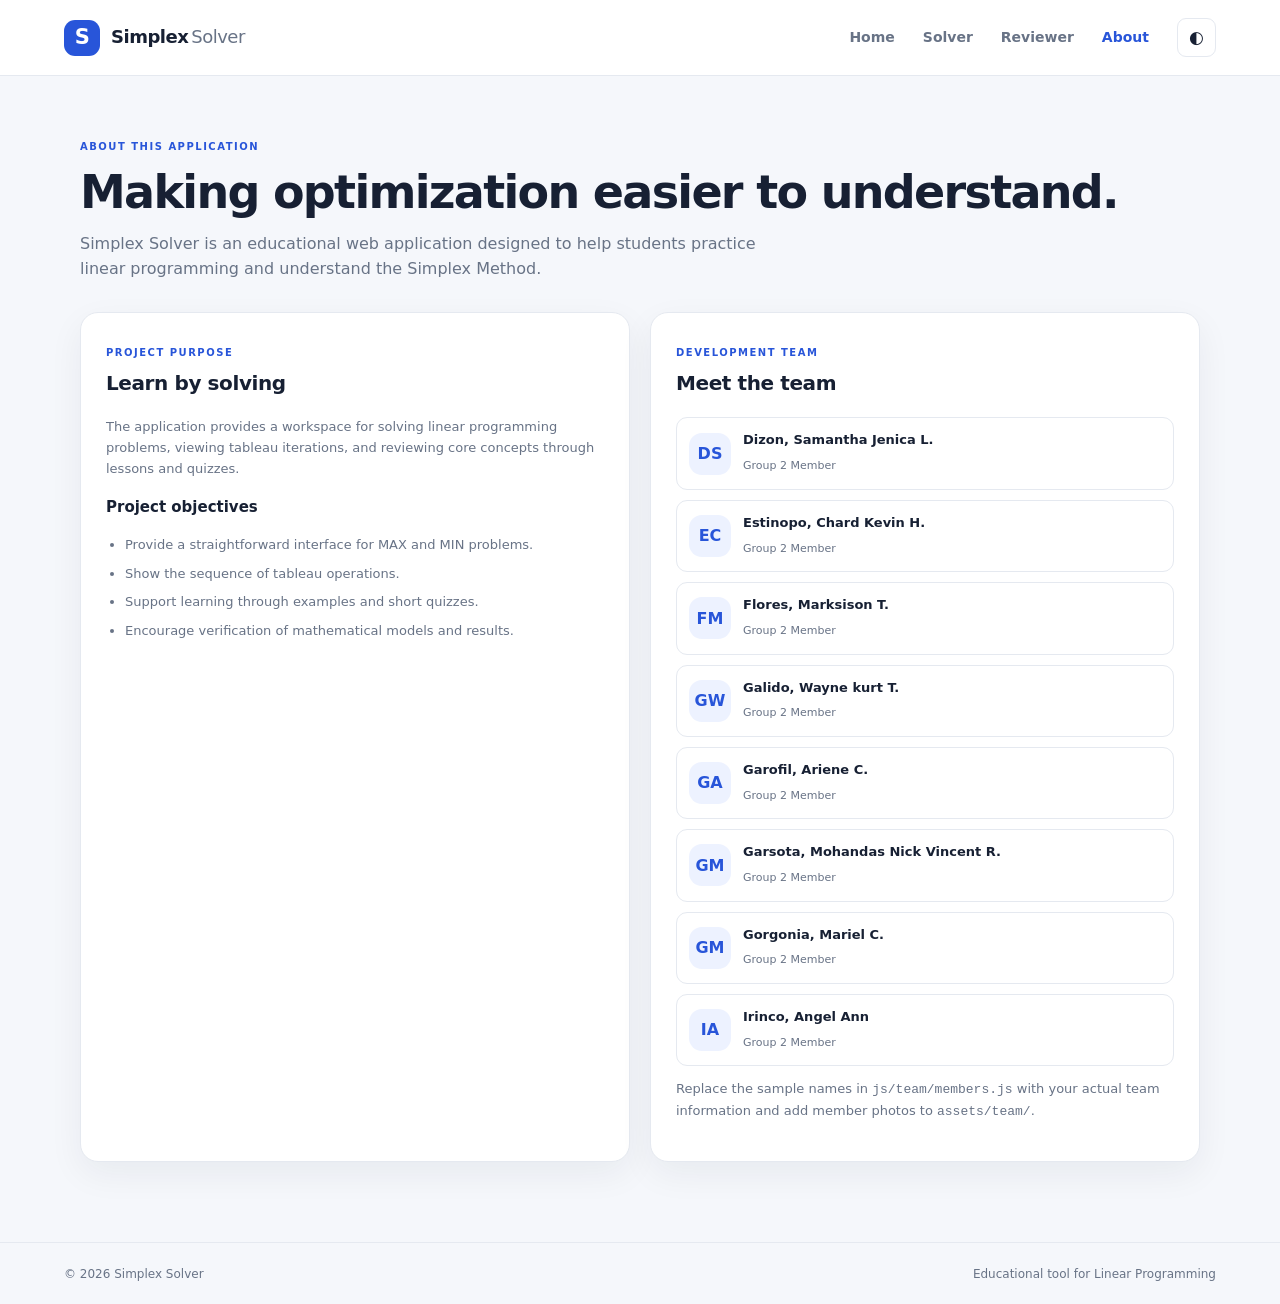
==== about.html @ 3dc0907c "Add files via upload" ====
<!DOCTYPE html>
<html lang="en">
	<head>
		<meta charset="UTF-8">
		<meta name="viewport" content="width=device-width, initial-scale=1.0">
		<title>Simplex Solver | About</title>
		<link rel="stylesheet" href="css/style.css">
		<link rel="stylesheet" href="css/about.css">
		<link rel="stylesheet" href="css/responsive.css">
		<link rel="stylesheet" href="css/dark-mode.css">
	</head>
	<body>
		<header class="site-header">
			<a class="brand" href="index.html">
				<span class="brand-mark">S</span>
				<span>Simplex<span class="brand-light">Solver</span></span>
			</a>
			<button class="menu-toggle" type="button" aria-label="Toggle menu">☰</button>
			<nav class="main-nav">
				<a href="index.html">Home</a>
				<a href="solving.html">Solver</a>
				<a href="reviewer.html">Reviewer</a>
				<a class="active" href="about.html" aria-current="page">About</a>
				<button id="themeToggle" class="theme-toggle" type="button" aria-label="Toggle dark mode">◐</button>
			</nav>
		</header>

		<main class="page-wrap">
			<div class="page-heading">
				<span class="eyebrow">ABOUT THIS APPLICATION</span>
				<h1>Making optimization easier to understand.</h1>
				<p>Simplex Solver is an educational web application designed to help students practice linear programming and understand the Simplex Method.</p>
			</div>
			<section class="about-grid">
				<article class="panel">
					<span class="step-label">PROJECT PURPOSE</span>
					<h2>Learn by solving</h2>
					<p>The application provides a workspace for solving linear programming problems, viewing tableau iterations, and reviewing core concepts through lessons and quizzes.</p>
					<h3>Project objectives</h3>
					<ul>
						<li>Provide a straightforward interface for MAX and MIN problems.</li>
						<li>Show the sequence of tableau operations.</li>
						<li>Support learning through examples and short quizzes.</li>
						<li>Encourage verification of mathematical models and results.</li>
					</ul>
				</article>
				<article class="panel team-panel">
					<span class="step-label">DEVELOPMENT TEAM</span>
					<h2>Meet the team</h2>
					<div id="teamMembers" class="team-list"></div>
					<p class="hint">Replace the sample names in <code>js/team/members.js</code> with your actual team information and add member photos to <code>assets/team/</code>.</p>
				</article>
			</section>
		</main>

		<footer class="site-footer">
			<span>© <span data-year></span> Simplex Solver</span>
			<span>Educational tool for Linear Programming</span>
		</footer>
		<script src="js/theme.js"></script>
		<script src="js/navigation.js"></script>
		<script src="js/team/members.js"></script>
		<script src="js/app.js"></script>
	</body>
</html>
---- css/style.css ----
:root {
  --bg: #f5f7fb;
  --surface: #fff;
  --text: #172033;
  --muted: #687386;
  --line: #e5e9f0;
  --blue: #2855d9;
  --blue-dark: #1d43b7;
  --blue-text: #2855d9;
  --pale: #edf2ff;
  --shadow: 0 12px 35px rgba(23, 32, 51, 0.06);
  --success-bg: #e7f8f0;
  --success-text: #16865d;
  --danger-bg: #fff0f1;
  --danger-text: #b34250;
  --info-bg: #e8f5fc;
  --info-text: #263b4a;
  --info-accent: #168fbd;
  --warning-bg: #fff8df;
  --warning-text: #403722;
  --check-bg: #fff9e8;
  --highlight-bg: #fff4bf;
  --highlight-text: #403722;
  --highlight-strong-bg: #ffe18a;
  --highlight-strong-text: #403722;
  --positive-text: #16865d;
}

* {
  box-sizing: border-box;
}

body {
  margin: 0;
  background: var(--bg);
  color: var(--text);
  color-scheme: light;
  font-family: Inter, ui-sans-serif, system-ui, -apple-system, "Segoe UI", sans-serif;
  line-height: 1.6;
}

a {
  color: inherit;
  text-decoration: none;
}

.site-header {
  height: 76px;
  background: var(--surface);
  border-bottom: 1px solid var(--line);
  display: flex;
  align-items: center;
  justify-content: space-between;
  padding: 0 max(5vw, 24px);
  position: sticky;
  top: 0;
  z-index: 10;
}

.brand {
  display: flex;
  align-items: center;
  gap: 11px;
  font-size: 18px;
  font-weight: 800;
  letter-spacing: -0.5px;
}

.brand-mark {
  display: grid;
  place-items: center;
  width: 36px;
  height: 36px;
  background: var(--blue);
  color: white;
  border-radius: 11px;
  font-size: 21px;
}

.brand-light {
  font-weight: 500;
  color: var(--muted);
  margin-left: 3px;
}

.main-nav {
  display: flex;
  align-items: center;
  gap: 28px;
  color: var(--muted);
  font-size: 14px;
  font-weight: 600;
}

.main-nav a:hover,
.main-nav a.active {
  color: var(--blue-text);
}

.theme-toggle,
.menu-toggle {
  border: 1px solid var(--line);
  background: var(--surface);
  color: var(--text);
  border-radius: 9px;
  padding: 8px 11px;
  cursor: pointer;
  font-size: 17px;
}

.menu-toggle {
  display: none;
}

.page-wrap {
  width: min(1120px, 90%);
  margin: 56px auto 80px;
}

.page-heading {
  margin-bottom: 30px;
}

.page-heading h1 {
  font-size: clamp(32px, 5vw, 46px);
  line-height: 1.13;
  letter-spacing: -1.7px;
  margin: 9px 0 12px;
}

.page-heading p {
  max-width: 690px;
  color: var(--muted);
  margin: 0;
}

.eyebrow,
.step-label {
  font-size: 10px;
  font-weight: 800;
  letter-spacing: 1.5px;
  color: var(--blue-text);
}

.panel {
  background: var(--surface);
  border: 1px solid var(--line);
  border-radius: 18px;
  padding: 25px;
  box-shadow: var(--shadow);
}

.panel h2 {
  font-size: 20px;
  letter-spacing: -0.4px;
  margin: 4px 0 18px;
}

.panel h3 {
  font-size: 15px;
}

.btn {
  display: inline-flex;
  align-items: center;
  justify-content: center;
  gap: 12px;
  padding: 12px 18px;
  border-radius: 10px;
  font-size: 13px;
  font-weight: 700;
  border: 1px solid transparent;
  cursor: pointer;
}

.btn-primary {
  background: var(--blue);
  color: #fff;
}

.btn-primary:hover {
  background: var(--blue-dark);
}

.btn-secondary {
  background: var(--surface);
  border-color: var(--line);
  color: var(--text);
}

.site-footer {
  border-top: 1px solid var(--line);
  padding: 22px 5vw;
  display: flex;
  justify-content: space-between;
  color: var(--muted);
  font-size: 12px;
}

.hint {
  font-size: 11px;
  color: var(--muted);
}

.text-button {
  border: 0;
  background: none;
  color: var(--blue-text);
  font-weight: 700;
  cursor: pointer;
}

.small-button {
  border: 1px solid var(--line);
  background: var(--surface);
  color: var(--blue-text);
  padding: 7px 10px;
  border-radius: 8px;
  font-weight: 700;
  cursor: pointer;
}
---- css/about.css ----
.about-grid {
	display: grid;
	grid-template-columns: 1fr 1fr;
	gap: 20px;
}

.about-grid p,
.about-grid li {
	color: var(--muted);
	font-size: 13px;
}

.about-grid ul {
	padding-left: 19px;
}

.about-grid li {
	margin: 8px 0;
}

.team-list {
	display: grid;
	gap: 10px;
}

.team-member {
	display: flex;
	align-items: center;
	gap: 12px;
	padding: 12px;
	border: 1px solid var(--line);
	border-radius: 11px;
}

.avatar {
	display: grid;
	width: 42px;
	height: 42px;
	place-items: center;
	border-radius: 13px;
	background: var(--pale);
	color: var(--blue-text);
	font-weight: 800;
}

.team-member strong {
	display: block;
	font-size: 13px;
}

.team-member small {
	color: var(--muted);
	font-size: 11px;
}
---- css/responsive.css ----
@media (max-width: 850px) {
	.hero {
		gap: 30px;
	}

	.solver-layout,
	.reviewer-grid,
	.about-grid {
		grid-template-columns: 1fr;
	}

	.solver-form {
		order: 0;
	}

	.results-panel {
		order: 1;
	}
}

@media (max-width: 650px) {
	.site-header {
		height: 65px;
	}

	.menu-toggle {
		display: block;
	}

	.main-nav {
		display: none;
		position: absolute;
		top: 64px;
		right: 0;
		left: 0;
		flex-direction: column;
		align-items: flex-start;
		gap: 15px;
		padding: 18px 6%;
		background: var(--surface);
		border-bottom: 1px solid var(--line);
	}

	.main-nav.open {
		display: flex;
	}

	.hero {
		grid-template-columns: 1fr;
		margin: 42px auto 60px;
	}

	.hero-visual {
		margin: 5px 12px 0 0;
	}

	.hero h1 {
		font-size: 45px;
	}

	.feature-grid {
		grid-template-columns: 1fr;
	}

	.feature-card p {
		min-height: 0;
	}

	.site-footer {
		flex-direction: column;
		gap: 8px;
	}

	.page-wrap {
		margin: 38px auto 55px;
	}

	.panel {
		padding: 19px;
	}

	.constraint-row {
		grid-template-columns: 1fr 60px 72px 28px;
		gap: 5px;
	}

	.constraint-row input,
	.constraint-row select {
		padding: 8px 5px;
		font-size: 11px;
	}
}
---- css/dark-mode.css ----
body.dark {
	--bg: #101522;
	--surface: #192233;
	--text: #edf2fb;
	--muted: #9aa8bc;
	--line: #2a374b;
	--pale: #23345e;
	--blue-text: #a9bcff;
	--shadow: 0 12px 35px rgba(0, 0, 0, 0.18);
	--success-bg: #173d32;
	--success-text: #78d8b0;
	--danger-bg: #4a252c;
	--danger-text: #ff9ca7;
	--info-bg: #1b3544;
	--info-text: #d7effa;
	--info-accent: #83d8f4;
	--warning-bg: #413722;
	--warning-text: #ffe6a3;
	--check-bg: #352f21;
	--highlight-bg: #4a4122;
	--highlight-text: #fff3bf;
	--highlight-strong-bg: #66521b;
	--highlight-strong-text: #fff3bf;
	--positive-text: #78d8b0;
	color-scheme: dark;
}

body.dark .hero-visual {
	background: linear-gradient(145deg, #1b2945, #182236);
	border-color: #304264;
}

body.dark .formula-card,
body.dark .solution-tag {
	background: #202d40;
	border-color: #35445b;
	color: #edf2fb;
}

body.dark .formula-card small {
	color: #b2c0d8;
}

body.dark .visual-top {
	color: #b2c0d8;
}

body.dark .visual-chip {
	background: #263957;
	color: #b8caff;
}

body.dark .formula-line {
	background: #3a4658;
}

body.dark .result-state.success {
	background: var(--success-bg);
	color: var(--success-text);
}

body.dark .result-state.error {
	background: var(--danger-bg);
	color: var(--danger-text);
}
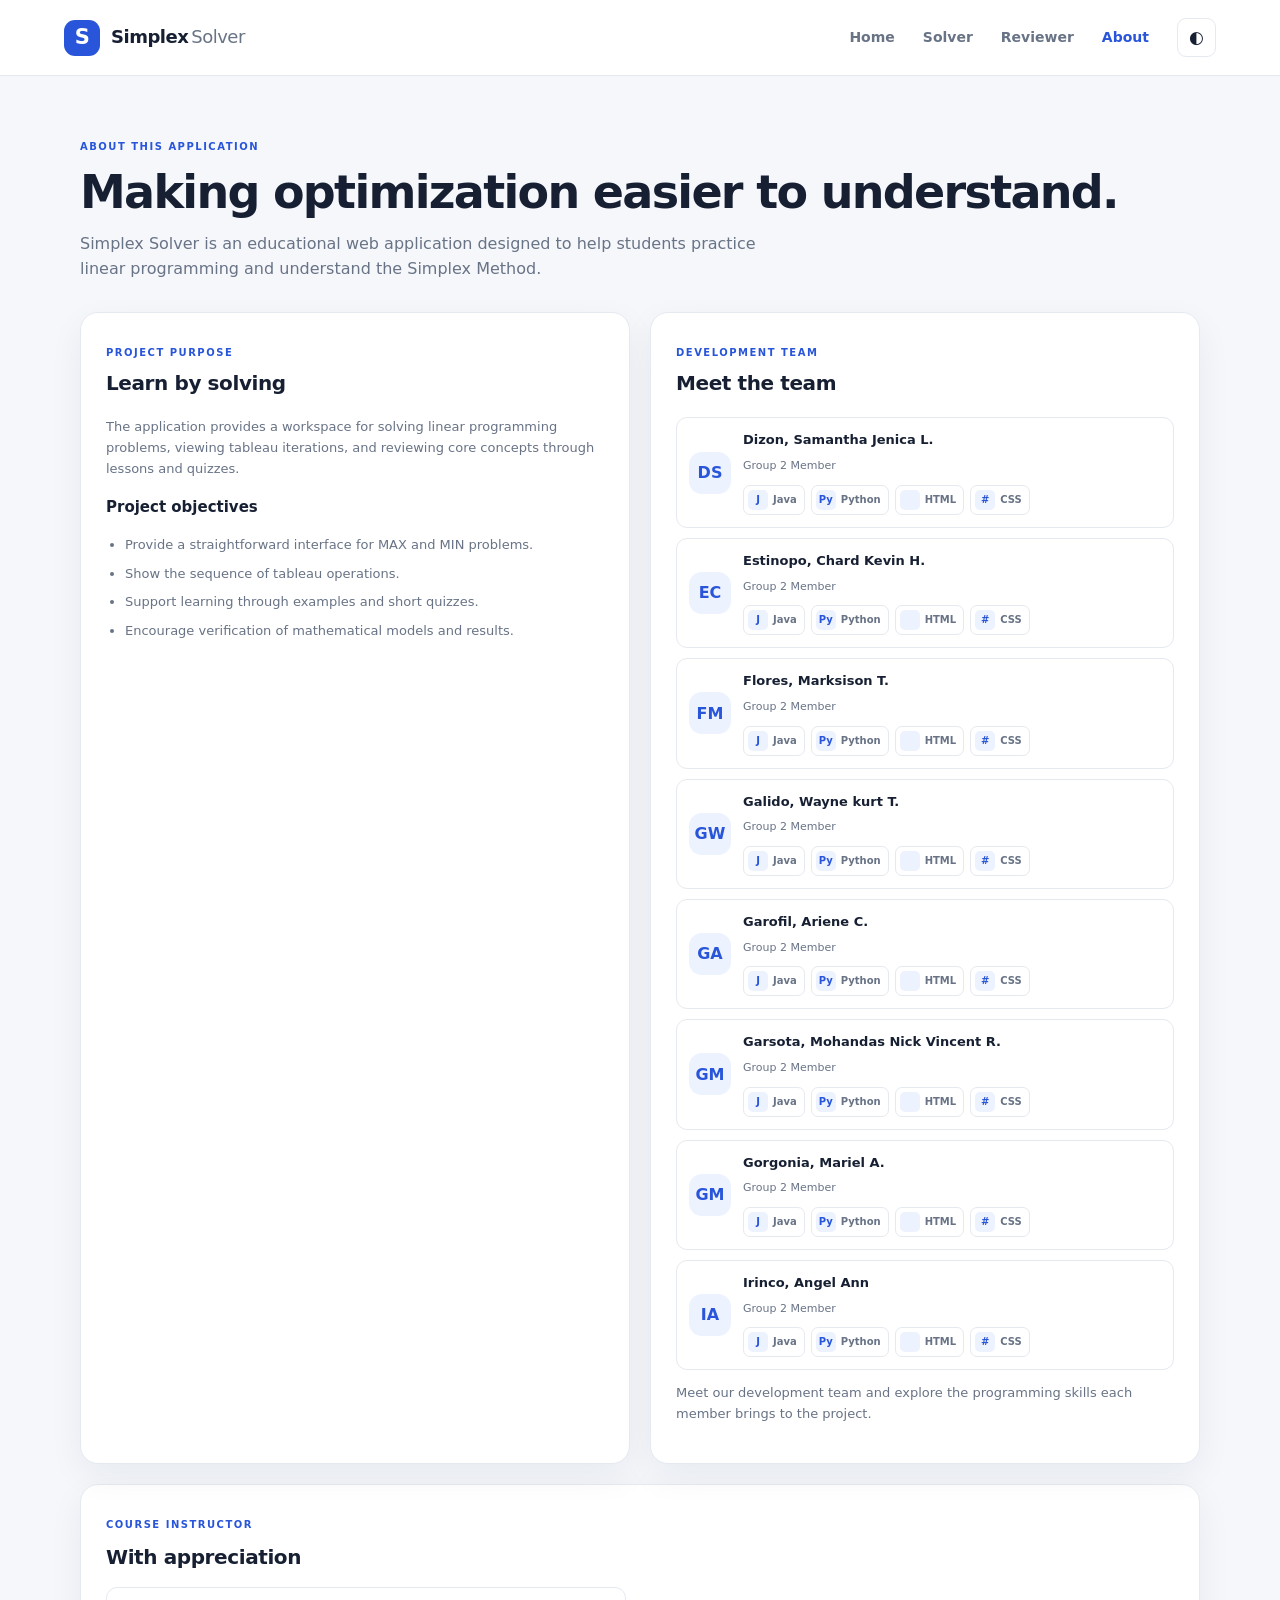
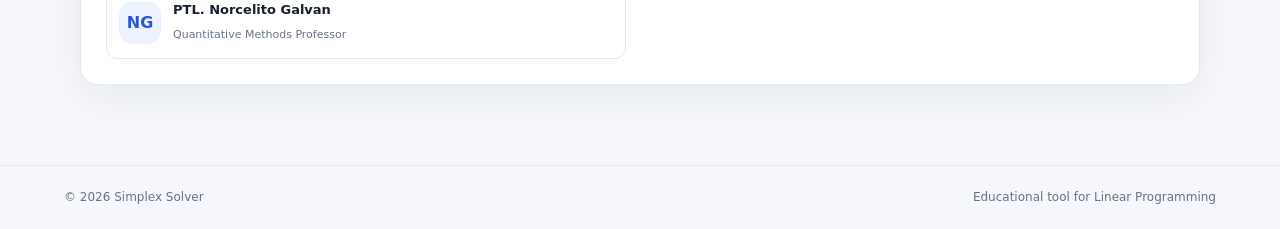
==== commit 84ccee78: "Add files via upload" ====
--- a/about.html
+++ b/about.html
@@ -48,8 +48,19 @@
 					<span class="step-label">DEVELOPMENT TEAM</span>
 					<h2>Meet the team</h2>
 					<div id="teamMembers" class="team-list"></div>
-					<p class="hint">Replace the sample names in <code>js/team/members.js</code> with your actual team information and add member photos to <code>assets/team/</code>.</p>
+					<p class="hint">Meet our development team and explore the programming skills each member brings to the project.</p>
 				</article>
+			</section>
+			<section class="panel professor-panel" aria-labelledby="professorHeading">
+				<span class="step-label">COURSE INSTRUCTOR</span>
+				<h2 id="professorHeading">With appreciation</h2>
+				<div class="team-member">
+					<div class="avatar" aria-hidden="true">NG</div>
+					<div>
+						<strong>PTL. Norcelito Galvan</strong>
+						<small>Quantitative Methods Professor</small>
+					</div>
+				</div>
 			</section>
 		</main>
 
--- a/css/about.css
+++ b/css/about.css
@@ -51,4 +51,48 @@
 .team-member small {
 	color: var(--muted);
 	font-size: 11px;
+}
+
+.team-member .member-skills {
+	display: flex;
+	flex-wrap: wrap;
+	gap: 6px;
+	margin-top: 8px;
+}
+
+.skill-badge {
+	display: inline-flex;
+	align-items: center;
+	gap: 5px;
+	padding: 4px 7px 4px 4px;
+	border: 1px solid var(--line);
+	border-radius: 7px;
+	background: var(--surface);
+	color: var(--muted);
+	font-size: 10px;
+	font-weight: 700;
+}
+
+.skill-icon {
+	display: grid;
+	min-width: 20px;
+	height: 20px;
+	place-items: center;
+	border-radius: 5px;
+	background: var(--pale);
+	color: var(--blue-text);
+	font-size: 10px;
+	font-weight: 800;
+}
+
+.professor-panel {
+	margin-top: 20px;
+}
+
+.professor-panel h2 {
+	margin: 5px 0 14px;
+}
+
+.professor-panel .team-member {
+	max-width: 520px;
 }
